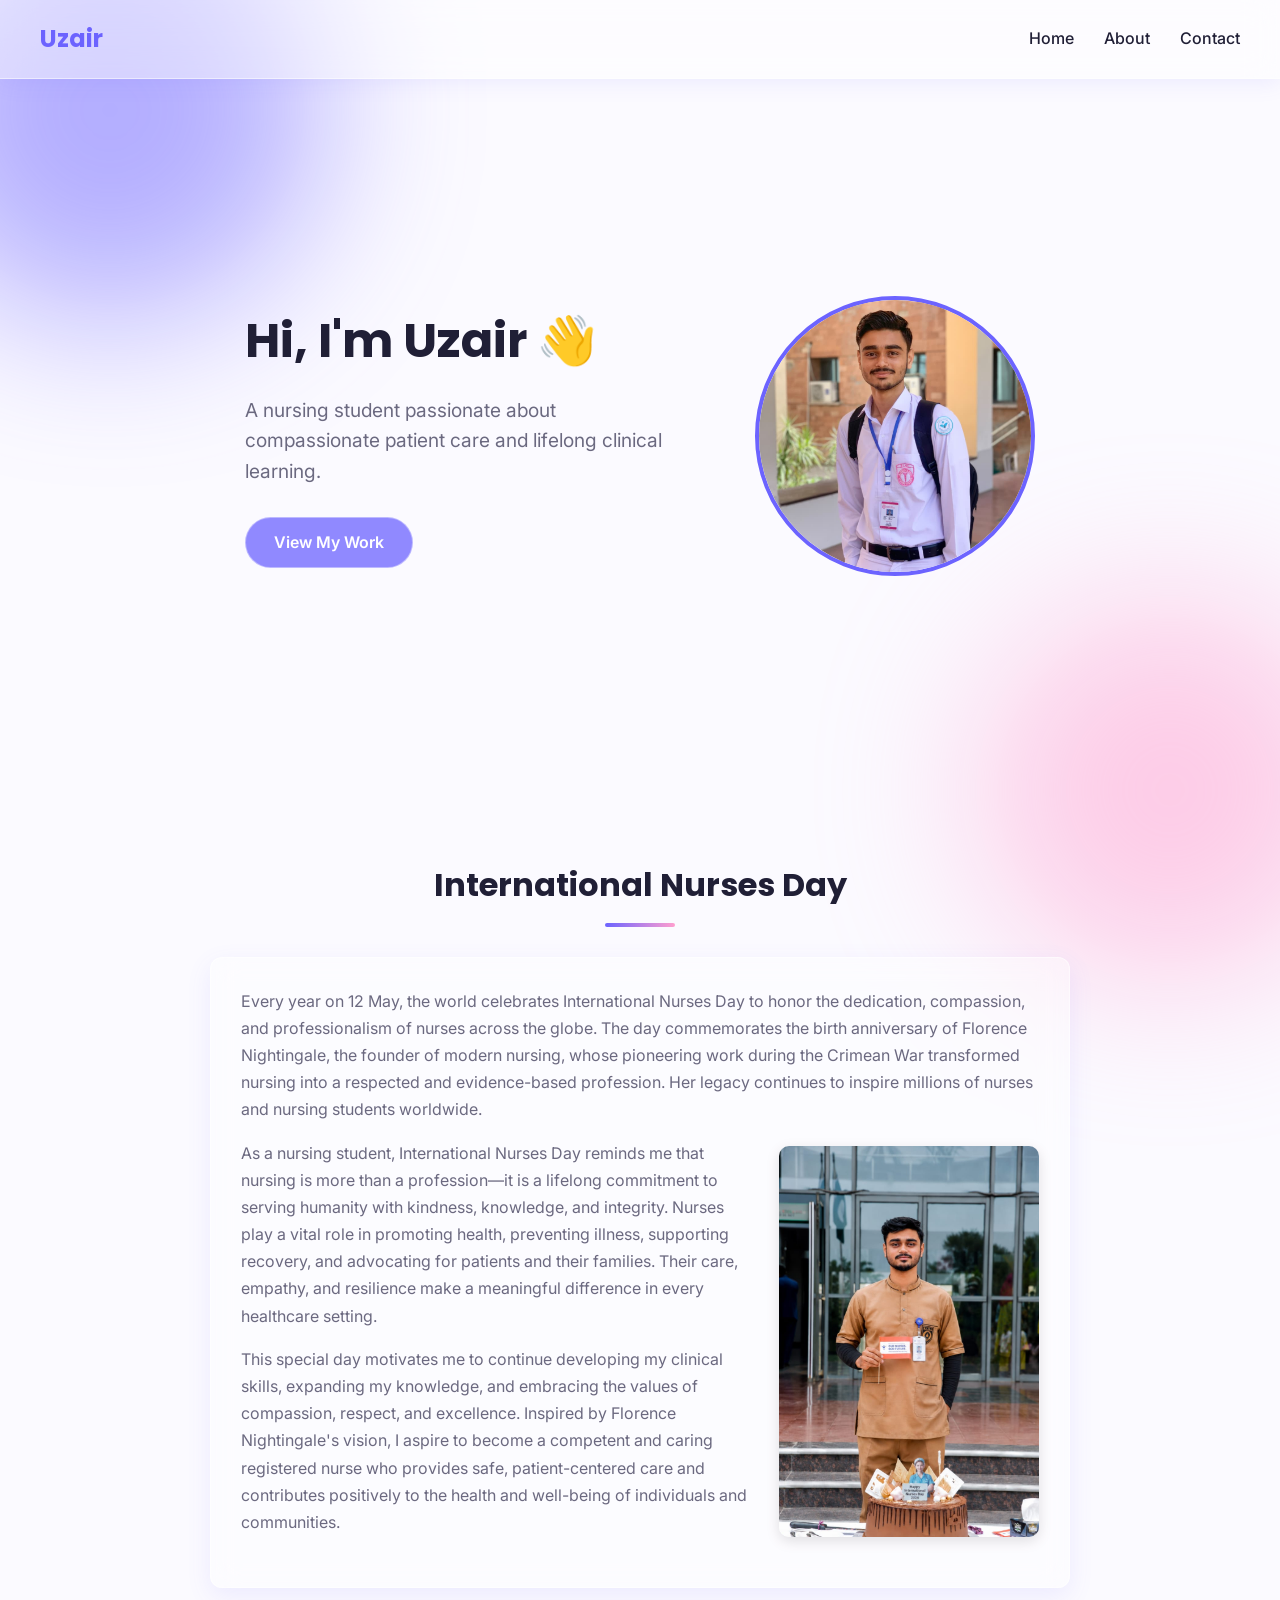
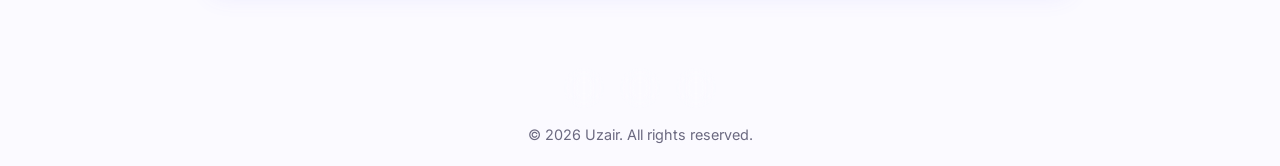
==== index.html @ eb41bfd7 "Add files via upload" ====
<!DOCTYPE html>
<html lang="en">

<head>
  <meta charset="UTF-8">
  <meta name="viewport" content="width=device-width, initial-scale=1.0">
  <title>Uzair | Portfolio</title>
  <link rel="preconnect" href="https://fonts.googleapis.com">
  <link rel="preconnect" href="https://fonts.gstatic.com" crossorigin>
  <link href="https://fonts.googleapis.com/css2?family=Poppins:wght@600;700&family=Inter:wght@400;500;600&display=swap" rel="stylesheet">
  <link rel="stylesheet" href="style.css">
</head>

<body>

  <header>
    <nav>
      <p class="logo">Uzair</p>

      <button class="hamburger" id="hamburger">
        <!-- This button is only visible on mobile (CSS hides it on desktop) -->
        ☰
      </button>

      <ul class="nav-links" id="nav-links">
        <li><a href="index.html">Home</a></li>
        <li><a href="about.html">About</a></li>
        <li><a href="contact.html">Contact</a></li>
      </ul>
    </nav>
  </header>

  <main>
    <section class="hero">

      <!-- Left side: your text content -->
      <div class="hero-text">
        <h1>Hi, I'm Uzair 👋</h1>
        <p>A nursing student passionate about compassionate patient care and lifelong clinical learning.</p>
        <a href="about.html" class="btn">View My Work</a>
      </div>

      <!-- Right side: your photo -->
      <div class="hero-image">
        <img src="assets/profile.jpg" alt="Photo of Uzair" class="reveal">
      </div>

    </section>

    <!-- Featured article section -->
    <section class="article-section">
      <h2>International Nurses Day</h2>

      <div class="article-content">
        <p>Every year on 12 May, the world celebrates International Nurses Day to honor the dedication, compassion, and professionalism of nurses across the globe. The day commemorates the birth anniversary of Florence Nightingale, the founder of modern nursing, whose pioneering work during the Crimean War transformed nursing into a respected and evidence-based profession. Her legacy continues to inspire millions of nurses and nursing students worldwide.</p>

        <!-- Image now sits centered between paragraphs, not off to the side -->
        <img src="assets/nurses-day.jpg" alt="Uzair celebrating International Nurses Day" class="article-image reveal">

        <p>As a nursing student, International Nurses Day reminds me that nursing is more than a profession—it is a lifelong commitment to serving humanity with kindness, knowledge, and integrity. Nurses play a vital role in promoting health, preventing illness, supporting recovery, and advocating for patients and their families. Their care, empathy, and resilience make a meaningful difference in every healthcare setting.</p>

        <p>This special day motivates me to continue developing my clinical skills, expanding my knowledge, and embracing the values of compassion, respect, and excellence. Inspired by Florence Nightingale's vision, I aspire to become a competent and caring registered nurse who provides safe, patient-centered care and contributes positively to the health and well-being of individuals and communities.</p>
      </div>
    </section>
  </main>

  <footer>
    <!-- Social media icon links — edit each href="#" below to your real profile URLs -->
    <div class="social-links">
      <a href="https://www.instagram.com/uzairaslam72" target="_blank" aria-label="Instagram">
        <svg viewBox="0 0 24 24" width="22" height="22" fill="currentColor">
          <path d="M7 2C4.243 2 2 4.243 2 7v10c0 2.757 2.243 5 5 5h10c2.757 0 5-2.243 5-5V7c0-2.757-2.243-5-5-5H7zm10 2c1.654 0 3 1.346 3 3v10c0 1.654-1.346 3-3 3H7c-1.654 0-3-1.346-3-3V7c0-1.654 1.346-3 3-3h10zm-5 3a5 5 0 100 10 5 5 0 000-10zm0 2a3 3 0 110 6 3 3 0 010-6zm5.5-3a1 1 0 100 2 1 1 0 000-2z"/>
        </svg>
      </a>
      <a href="https://www.linkedin.com/in/uzair-aslam-568623395" target="_blank" aria-label="LinkedIn">
        <svg viewBox="0 0 24 24" width="22" height="22" fill="currentColor">
          <path d="M4.98 3.5a2.5 2.5 0 100 5 2.5 2.5 0 000-5zM3 9h4v12H3V9zm7 0h3.8v1.64h.05c.53-1 1.83-2.05 3.77-2.05 4.03 0 4.78 2.65 4.78 6.1V21h-4v-5.34c0-1.27-.02-2.9-1.77-2.9-1.77 0-2.04 1.38-2.04 2.81V21h-4V9z"/>
        </svg>
      </a>
      <a href="https://www.facebook.com/share/1PNNgPpBVk/" target="_blank" aria-label="Facebook">
        <svg viewBox="0 0 24 24" width="22" height="22" fill="currentColor">
          <path d="M22 12.06C22 6.5 17.52 2 12 2S2 6.5 2 12.06c0 5.02 3.66 9.18 8.44 9.94v-7.03H7.9v-2.91h2.54V9.85c0-2.51 1.49-3.9 3.77-3.9 1.09 0 2.23.2 2.23.2v2.46h-1.26c-1.24 0-1.63.77-1.63 1.56v1.87h2.78l-.44 2.91h-2.34V22c4.78-.76 8.44-4.92 8.44-9.94z"/>
        </svg>
      </a>
    </div>

    <p>&copy; 2026 Uzair. All rights reserved.</p>
  </footer>

  <script src="script.js"></script>
</body>
</html>
---- style.css ----
/* ============================================= 
   1. RESET & BASE SETTINGS
   ============================================= */

* {
  margin: 0;
  padding: 0;
  box-sizing: border-box;
}

html {
  scroll-behavior: smooth; /* any jump-to-section link glides smoothly instead of snapping instantly */
}

:root {
  --color-bg: #fbfaff;        /* soft off-white main background */
  --color-bg-light: #f0edff;  /* light lavender for cards, nav, inputs */
  --color-text: #201f36;      /* deep navy for readable text */
  --color-muted: #6b6980;     /* muted grey-purple for secondary text */
  --color-accent: #6c63ff;    /* vibrant purple accent, kept from before */
  --color-border: #e2ddfa;    /* soft border so light elements stay defined */
  --font-main: 'Inter', system-ui, sans-serif;     /* body text — clean and highly readable */
  --font-heading: 'Poppins', system-ui, sans-serif; /* headings — bold and modern */
}

body {
  font-family: var(--font-main);
  background-color: var(--color-bg);
  color: var(--color-text);
  line-height: 1.6;
  opacity: 0; /* page starts invisible... */
  transition: opacity 0.3s ease; /* ...then fades in/out smoothly via JS toggling classes below */
  position: relative;
  overflow-x: hidden; /* prevents the background blobs below from causing sideways scrolling */
}

/* All headings and the logo use the bolder, more distinctive heading font,
   so they visually stand apart from regular paragraph text */
h1, h2, h3, .logo {
  font-family: var(--font-heading);
}

/* script.js adds this once the page has finished loading, fading it IN */
body.loaded {
  opacity: 1;
}

/* Soft floating color blobs, fixed in place behind everything.
   These are what the "glass" panels below will actually blur — without
   something colorful behind it, a glass effect just looks like plain grey. */
body::before,
body::after {
  content: "";
  position: fixed;
  border-radius: 50%;
  filter: blur(80px);
  z-index: -1; /* keeps these blobs behind all real content */
  opacity: 0.5;
}

body::before {
  width: 420px;
  height: 420px;
  background: #6c63ff; /* purple blob */
  top: -100px;
  left: -100px;
  animation: driftOne 18s ease-in-out infinite; /* slow, gentle wander */
}

body::after {
  width: 380px;
  height: 380px;
  background: #ff9ecf; /* soft pink blob for contrast */
  bottom: -80px;
  right: -80px;
  animation: driftTwo 22s ease-in-out infinite; /* different duration = they never move identically */
}

/* These two keyframe sets move each blob in a big, slow, gentle loop */
@keyframes driftOne {
  0%, 100% { transform: translate(0, 0); }
  50% { transform: translate(60px, 40px); }
}

@keyframes driftTwo {
  0%, 100% { transform: translate(0, 0); }
  50% { transform: translate(-50px, -30px); }
}

/* script.js adds this right before navigating to another page, fading it OUT */
body.fade-out {
  opacity: 0;
}

/* =============================================
   2. HEADER / NAVIGATION
   ============================================= */

header {
  display: flex;
  justify-content: space-between;
  align-items: center;
  padding: 20px 40px;
  /* rgba = a color with transparency (last number = opacity, 0 to 1) */
  background-color: rgba(255, 255, 255, 0.45);
  /* backdrop-filter blurs whatever is BEHIND this element — this is the actual "glass" effect */
  backdrop-filter: blur(16px);
  -webkit-backdrop-filter: blur(16px); /* Safari needs this prefixed version too */
  border-bottom: 1px solid rgba(255, 255, 255, 0.5); /* faint edge highlight, like real glass */
  position: sticky;
  top: 0;
  z-index: 100;
  box-shadow: 0 4px 20px rgba(108, 99, 255, 0.1);
}

nav {
  display: flex;
  justify-content: space-between;
  align-items: center;
  width: 100%;
  position: relative;
}

.logo {
  font-size: 1.5rem;
  font-weight: bold;
  color: var(--color-accent);
}

.nav-links {
  list-style: none;
  display: flex;
  gap: 30px;
}

.nav-links a {
  position: relative;   /* needed so the underline below can be positioned against this link */
  color: var(--color-text);
  text-decoration: none;
  font-weight: 500;
  transition: color 0.2s ease;
}

/* This invisible line grows from the center outward on hover, instead of a plain underline */
.nav-links a::after {
  content: "";
  position: absolute;
  left: 50%;
  bottom: -4px;
  width: 0%;
  height: 2px;
  background-color: var(--color-accent);
  transition: width 0.3s ease, left 0.3s ease;
}

.nav-links a:hover {
  color: var(--color-accent);
}

.nav-links a:hover::after {
  width: 100%;
  left: 0%;
}

/* The hamburger button — hidden by default on desktop screens */
.hamburger {
  display: none;
  background: none;
  border: none;
  color: var(--color-text);
  font-size: 1.8rem;
  cursor: pointer;
}

/* =============================================
   3. HERO SECTION
   ============================================= */

.hero {
  min-height: 80vh;
  display: flex;
  flex-direction: row;         /* text and image sit side-by-side */
  justify-content: center;
  align-items: center;
  gap: 60px;
  padding: 20px 40px;
}

.hero-text {
  text-align: left;
  max-width: 450px;
}

/* Each direct child of hero-text (h1, p, button) starts invisible+shifted down.
   They only animate once body gets the "loaded" class (added by script.js
   after the page finishes loading), and each has a different animation-delay
   so they appear one after another instead of all at once. */
.hero-text > * {
  opacity: 0;
  transform: translateY(20px);
}

body.loaded .hero-text > *:nth-child(1) {
  animation: fadeUp 0.7s ease forwards;
  animation-delay: 0.1s;
}

body.loaded .hero-text > *:nth-child(2) {
  animation: fadeUp 0.7s ease forwards;
  animation-delay: 0.3s;
}

body.loaded .hero-text > *:nth-child(3) {
  animation: fadeUp 0.7s ease forwards;
  animation-delay: 0.5s;
}

@keyframes fadeUp {
  from { opacity: 0; transform: translateY(20px); }
  to { opacity: 1; transform: translateY(0); }
}

.hero h1 {
  font-size: 3rem;
  margin-bottom: 15px;
}

.hero-text p {
  font-size: 1.2rem;
  color: var(--color-muted);
  margin-bottom: 30px;
}

.hero-image img {
  width: 280px;
  height: 280px;
  object-fit: cover;      /* crops the photo neatly to fill the circle, no stretching */
  border-radius: 50%;     /* makes the image a perfect circle */
  border: 4px solid var(--color-accent);
  animation: heroFloat 4s ease-in-out infinite; /* same idea as the skill icons — a slow, gentle bob */
}

@keyframes heroFloat {
  0%, 100% { transform: translateY(0); }
  50% { transform: translateY(-12px); }
}

.btn {
  position: relative;
  overflow: hidden;    /* keeps the shine sweep below contained inside the button's rounded shape */
  background-color: rgba(108, 99, 255, 0.75); /* semi-transparent accent color */
  backdrop-filter: blur(10px);
  -webkit-backdrop-filter: blur(10px);
  border: 1px solid rgba(255, 255, 255, 0.4); /* light edge = glass rim highlight */
  color: white;
  padding: 12px 28px;
  border-radius: 30px;
  text-decoration: none;
  font-weight: 600;
  display: inline-block;
  /* cubic-bezier gives a springy "pop" feel instead of a flat linear movement */
  transition: transform 0.25s cubic-bezier(0.34, 1.56, 0.64, 1),
              background-color 0.2s ease,
              box-shadow 0.25s ease;
}

/* A diagonal streak of light that sits just off to the left, hidden, until hover */
.btn::before {
  content: "";
  position: absolute;
  top: 0;
  left: -75%;
  width: 50%;
  height: 100%;
  background: linear-gradient(120deg, transparent, rgba(255, 255, 255, 0.5), transparent);
  transform: skewX(-20deg); /* angles the streak diagonally instead of straight up-down */
  transition: left 0.6s ease;
}

/* On hover, the streak slides all the way across from left to right */
.btn:hover::before {
  left: 125%;
}

.btn:hover {
  background-color: rgba(87, 79, 214, 0.9); /* becomes more solid/opaque on hover */
  transform: translateY(-4px) scale(1.06); /* lifts AND slightly grows = "pop" */
  box-shadow: 0 8px 24px rgba(108, 99, 255, 0.45); /* glow that grows with the pop */
}

.btn:active {
  transform: translateY(-1px) scale(0.97); /* quick press-down feel on click */
}

/* =============================================
   3b. ABOUT PAGE CONTENT
   ============================================= */

.about-section {
  max-width: 700px;
  margin: 0 auto;      /* centers the block horizontally */
  padding: 60px 20px;
}

.about-section h1 {
  font-size: 2.5rem;
  margin-bottom: 20px;
  position: relative;
  padding-bottom: 16px;
}

.about-section h1::after {
  content: "";
  position: absolute;
  bottom: 0;
  left: 0;
  width: 70px;
  height: 4px;
  border-radius: 4px;
  background: linear-gradient(90deg, var(--color-accent), #ff9ecf, var(--color-accent));
  background-size: 200% 100%;
  animation: shimmer 3s linear infinite;
}

.about-section h2 {
  margin-top: 30px;
  margin-bottom: 15px;
  color: var(--color-accent);
}

.about-section p {
  color: var(--color-muted);
  margin-bottom: 10px;
}

.skills-list {
  list-style: none;
}

.skills-list li {
  background-color: rgba(255, 255, 255, 0.4);
  backdrop-filter: blur(12px);
  -webkit-backdrop-filter: blur(12px);
  border: 1px solid rgba(255, 255, 255, 0.5);
  padding: 20px;
  margin-bottom: 10px;
  border-radius: 8px;
  box-shadow: 0 4px 14px rgba(108, 99, 255, 0.08);
  transition: box-shadow 0.3s ease, transform 0.3s ease;
}

/* Slight lift on the whole card when hovering anywhere on it */
.skills-list li:hover {
  transform: translateY(-4px);
  box-shadow: 0 10px 24px rgba(108, 99, 255, 0.18);
}

.skill-icon {
  width: 100px;
  height: 100px;
  display: flex;
  align-items: center;
  justify-content: center;
  border-radius: 16px;    /* rounded square instead of a full circle */
  overflow: hidden;      /* crops the photo neatly into the square shape */
  background-color: rgba(108, 99, 255, 0.15);
  border: 2px solid rgba(255, 255, 255, 0.6);
  color: var(--color-accent);
  margin-bottom: 14px;
  box-shadow: 0 4px 10px rgba(108, 99, 255, 0.15);
  /* This makes the icon gently float up and down forever, using the
     keyframes defined below — "infinite" means it never stops repeating */
  animation: iconFloat 3s ease-in-out infinite;
  transition: transform 0.4s cubic-bezier(0.34, 1.56, 0.64, 1), background-color 0.3s ease;
}

.skill-icon img {
  width: 100%;
  height: 100%;
  object-fit: cover;   /* fills the circle without stretching/distorting the photo */
}

/* When you hover the CARD, pause the floating animation and let the icon
   spin/grow instead — otherwise both effects would fight over the same property */
.skills-list li:hover .skill-icon {
  animation-play-state: paused;
  transform: scale(1.15) rotate(12deg);
  background-color: rgba(108, 99, 255, 0.3);
}

/* Defines the up-and-down floating motion used above */
@keyframes iconFloat {
  0%, 100% { transform: translateY(0); }
  50% { transform: translateY(-6px); }
}

.skills-list li strong {
  display: block;
  font-size: 1.1rem;
  margin-bottom: 5px;
  color: var(--color-text);
}

.skills-list li p {
  color: var(--color-muted);
  font-size: 0.95rem;
  margin-bottom: 0; /* overrides the general paragraph spacing since this is the last thing in the card */
}

/* =============================================
   3c. CONTACT PAGE
   ============================================= */

.contact-section {
  max-width: 600px;
  margin: 0 auto;
  padding: 60px 20px;
}

.contact-section h1 {
  font-size: 2.5rem;
  margin-bottom: 15px;
  position: relative;
  padding-bottom: 16px;
}

.contact-section h1::after {
  content: "";
  position: absolute;
  bottom: 0;
  left: 0;
  width: 70px;
  height: 4px;
  border-radius: 4px;
  background: linear-gradient(90deg, var(--color-accent), #ff9ecf, var(--color-accent));
  background-size: 200% 100%;
  animation: shimmer 3s linear infinite;
}

.contact-section > p {
  color: var(--color-muted);
  margin-bottom: 30px;
}

.inline-link {
  color: var(--color-accent);
}

form {
  display: flex;
  flex-direction: column;
  gap: 8px;
}

label {
  font-weight: 600;
  margin-top: 10px;
}

input,
textarea {
  padding: 12px;
  border-radius: 8px;
  border: 1px solid rgba(255, 255, 255, 0.6);
  background-color: rgba(255, 255, 255, 0.35);
  backdrop-filter: blur(8px);
  -webkit-backdrop-filter: blur(8px);
  color: var(--color-text);
  font-family: var(--font-main);
  font-size: 1rem;
  resize: vertical; /* only allow resizing textarea up/down, not sideways */
}

input:focus,
textarea:focus {
  outline: 2px solid var(--color-accent); /* highlight when user clicks into a field */
}

form .btn {
  border: none;
  cursor: pointer;
  margin-top: 15px;
  align-self: flex-start; /* button doesn't stretch full width */
}

#form-status {
  margin-top: 10px;
  font-weight: 600;
}

/* =============================================
   3d. FEATURED ARTICLE SECTION
   ============================================= */

.article-section {
  max-width: 900px;
  margin: 0 auto;
  padding: 60px 20px;
}

.article-section h2 {
  font-size: 2rem;
  margin-bottom: 30px;
  text-align: center;
  color: var(--color-text);
  position: relative;
  padding-bottom: 16px;
}

/* A small glowing bar under the heading, with a gradient that continuously
   shifts position — creates a subtle shimmering light effect */
.article-section h2::after {
  content: "";
  position: absolute;
  bottom: 0;
  left: 50%;
  transform: translateX(-50%);
  width: 70px;
  height: 4px;
  border-radius: 4px;
  background: linear-gradient(90deg, var(--color-accent), #ff9ecf, var(--color-accent));
  background-size: 200% 100%; /* wider than the bar itself, so it can slide */
  animation: shimmer 3s linear infinite;
}

@keyframes shimmer {
  0% { background-position: 0% 0%; }
  100% { background-position: 200% 0%; }
}

.article-content {
  display: block;      /* no longer a side-by-side row — just stacked content */
  background-color: rgba(255, 255, 255, 0.4);
  backdrop-filter: blur(14px);
  -webkit-backdrop-filter: blur(14px);
  border: 1px solid rgba(255, 255, 255, 0.5);
  border-radius: 12px;
  padding: 30px;
  box-shadow: 0 8px 24px rgba(108, 99, 255, 0.1);
}

/* Clearfix: without this, a floated image can "poke out" past the bottom
   of its container because floated elements don't count toward height. */
.article-content::after {
  content: "";
  display: table;
  clear: both;
}

.article-image {
  float: right;              /* text from surrounding paragraphs wraps around this */
  width: 260px;
  max-width: 45%;            /* keeps it from taking over on narrower screens */
  margin: 6px 0 20px 25px;   /* extra space on the left so text doesn't touch it */
  border-radius: 10px;
  object-fit: cover;
  box-shadow: 0 4px 14px rgba(0, 0, 0, 0.12);
}

.article-content p {
  color: var(--color-muted);
  margin-bottom: 16px;
  line-height: 1.7;
}

.article-content p:last-child {
  margin-bottom: 0;
}

/* =============================================
   4. FOOTER
   ============================================= */

.social-links {
  display: flex;
  justify-content: center;
  gap: 16px;
  margin-bottom: 15px;
}

.social-links a {
  display: flex;
  align-items: center;
  justify-content: center;
  width: 40px;
  height: 40px;
  border-radius: 50%;
  background-color: rgba(255, 255, 255, 0.4);
  backdrop-filter: blur(10px);
  -webkit-backdrop-filter: blur(10px);
  border: 1px solid rgba(255, 255, 255, 0.5);
  color: var(--color-text);
  box-shadow: 0 4px 12px rgba(108, 99, 255, 0.12);
  transition: background-color 0.2s ease, transform 0.2s ease, color 0.2s ease;
}

.social-links a:hover {
  background-color: var(--color-accent);
  color: #ffffff;
  transform: translateY(-3px);
}

footer {
  text-align: center;
  padding: 20px;
  color: var(--color-muted);
  font-size: 0.9rem;
}

/* =============================================
   3e. SCROLL-REVEAL ANIMATION
   Any element with class="reveal" starts hidden/shifted down.
   script.js adds class="in-view" once it scrolls into sight,
   which triggers the transition below.
   ============================================= */

.reveal {
  opacity: 0;
  transform: translateY(40px);
  transition: opacity 0.7s ease, transform 0.7s ease;
}

.reveal.in-view {
  opacity: 1;
  transform: translateY(0);
}

/* Stagger skill cards one after another instead of all at once */
.skills-list li.reveal:nth-child(1) { transition-delay: 0s; }
.skills-list li.reveal:nth-child(2) { transition-delay: 0.15s; }
.skills-list li.reveal:nth-child(3) { transition-delay: 0.3s; }

/* =============================================
   5. RESPONSIVE / MOBILE STYLES
   ============================================= */

@media (max-width: 600px) {
  header {
    padding: 20px;
  }

  /* Show the hamburger button on small screens */
  .hamburger {
    display: block;
  }

  /* Hide the menu by default on mobile, turn it into a dropdown */
  .nav-links {
    display: none;
    flex-direction: column;
    position: absolute;
    top: 60px;
    right: 0;
    background-color: rgba(255, 255, 255, 0.55);
    backdrop-filter: blur(16px);
    -webkit-backdrop-filter: blur(16px);
    border: 1px solid rgba(255, 255, 255, 0.5);
    width: 200px;
    padding: 20px;
    gap: 15px;
    border-radius: 8px;
    box-shadow: 0 4px 16px rgba(108, 99, 255, 0.15);
  }

  /* This class gets added/removed by script.js when the hamburger is tapped */
  .nav-links.active {
    display: flex;
  }

  .hero {
    flex-direction: column;   /* stack image above text on small screens */
    text-align: center;
    padding: 40px 20px;
    gap: 30px;
  }

  .hero-text {
    text-align: center;
  }

  .hero h1 {
    font-size: 2rem;
  }

  .hero-text p {
    font-size: 1rem;
  }

  .hero-image img {
    width: 180px;
    height: 180px;
  }

  .article-content {
    padding: 20px;
  }

  .article-image {
    float: none;       /* no more floating/wrapping on small screens */
    width: 100%;
    max-width: 100%;
    margin: 15px 0;
  }
}
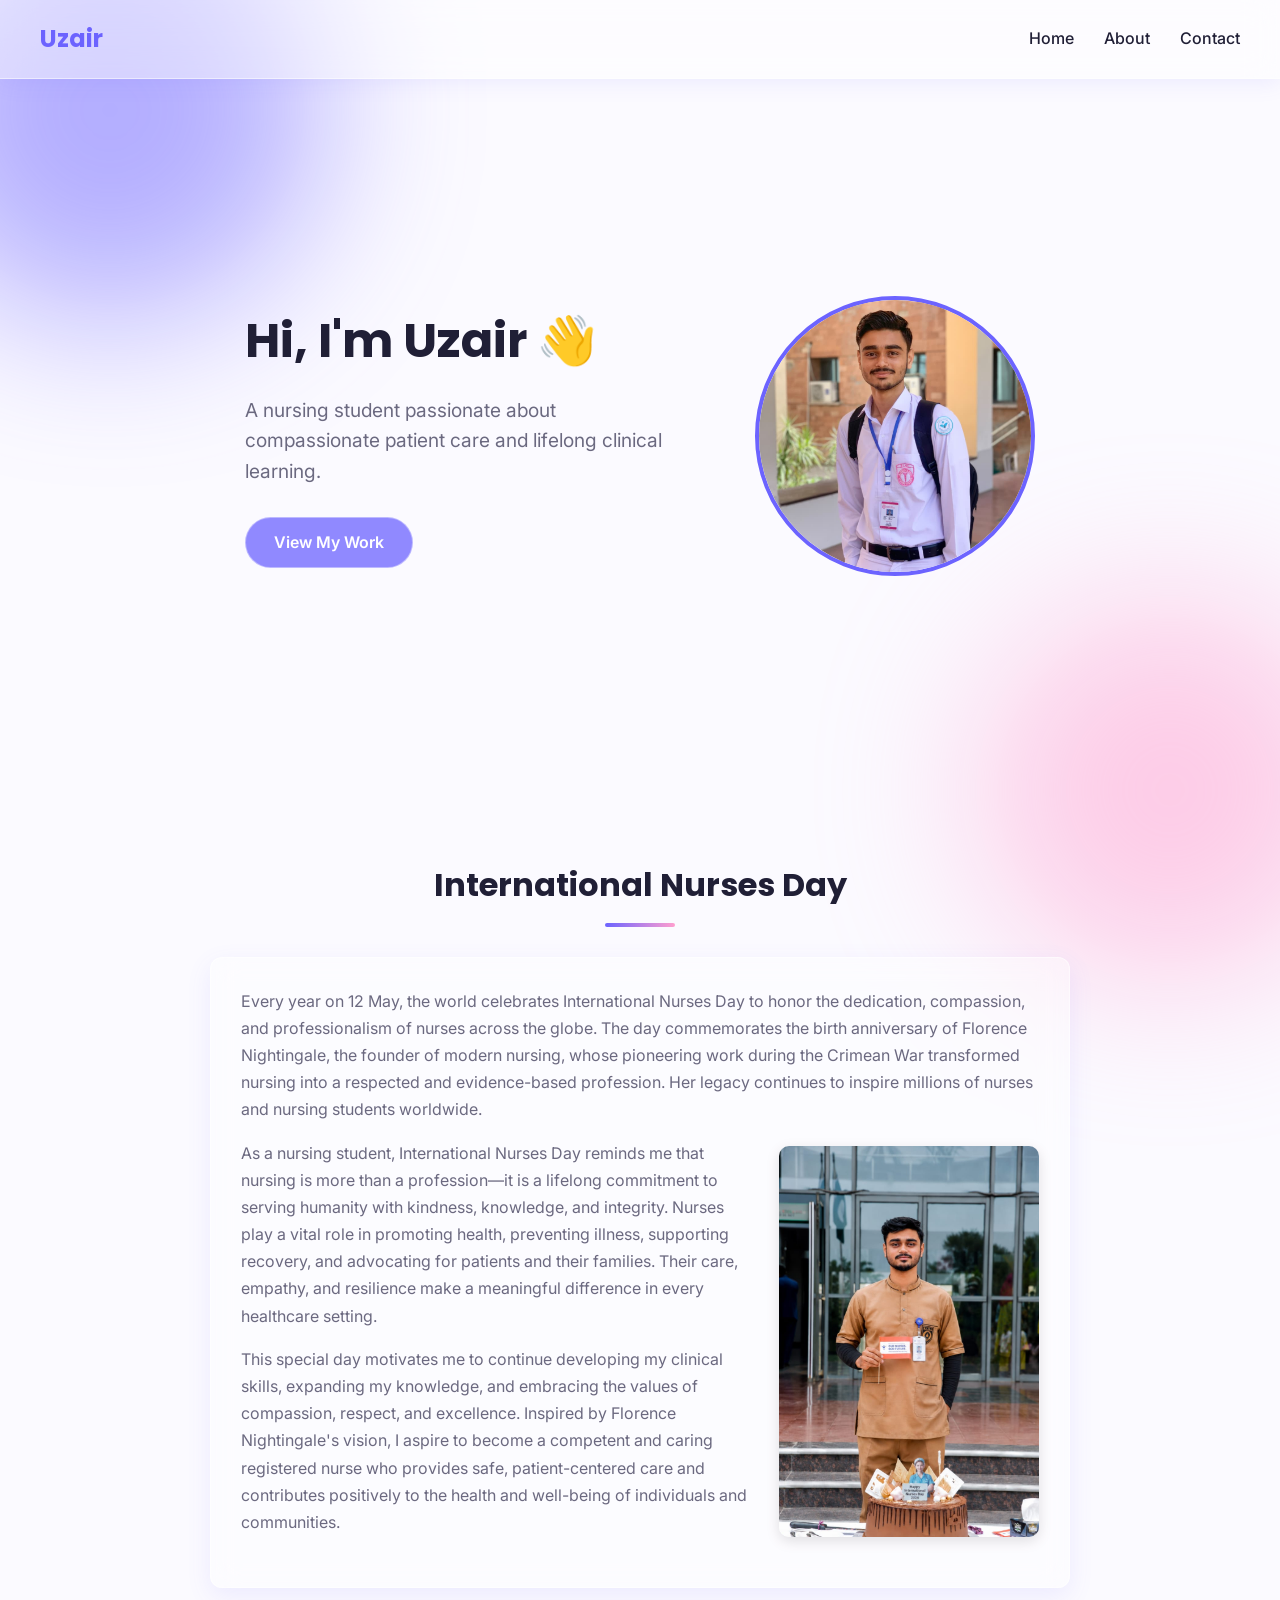
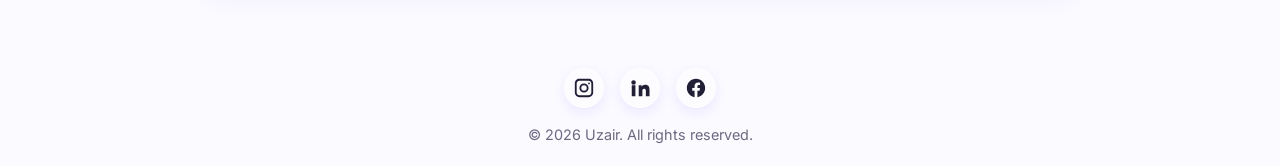
==== commit 51387dca: "Add files via upload" ====
--- a/index.html
+++ b/index.html
@@ -5,6 +5,8 @@
   <meta charset="UTF-8">
   <meta name="viewport" content="width=device-width, initial-scale=1.0">
   <title>Uzair | Portfolio</title>
+  <meta name="description" content="Uzair is a nursing student passionate about compassionate patient care. Explore his portfolio, skills, and journey in nursing.">
+  <link rel="canonical" href="https://uzair660-dot.github.io/">
   <link rel="preconnect" href="https://fonts.googleapis.com">
   <link rel="preconnect" href="https://fonts.gstatic.com" crossorigin>
   <link href="https://fonts.googleapis.com/css2?family=Poppins:wght@600;700&family=Inter:wght@400;500;600&display=swap" rel="stylesheet">
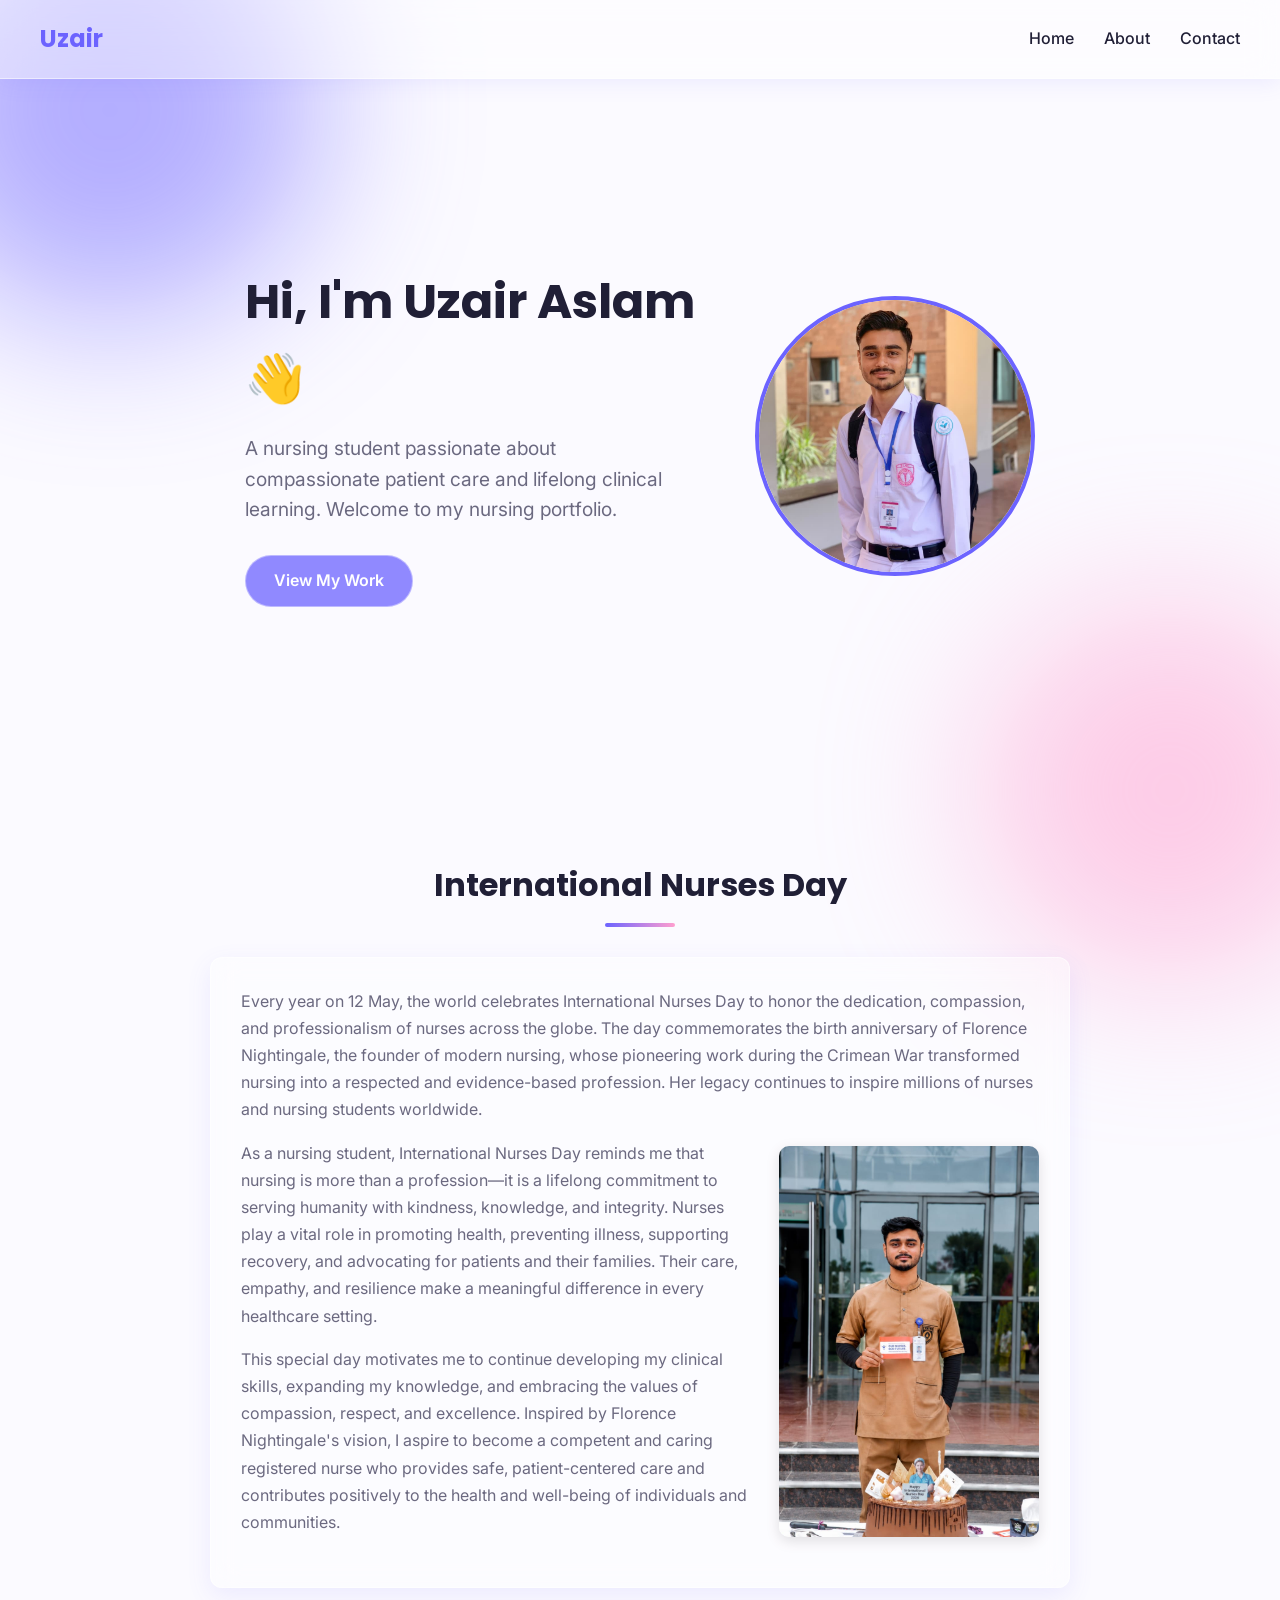
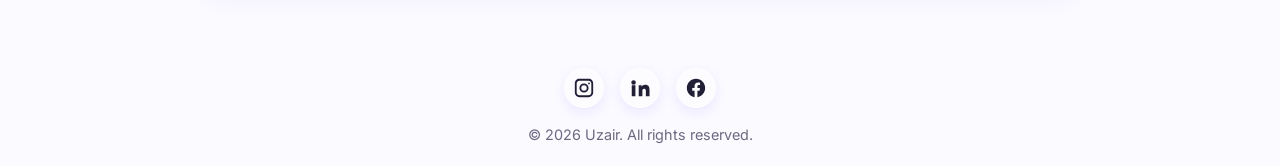
==== commit 9d220a7d: "Add files via upload" ====
--- a/index.html
+++ b/index.html
@@ -4,13 +4,28 @@
 <head>
   <meta charset="UTF-8">
   <meta name="viewport" content="width=device-width, initial-scale=1.0">
-  <title>Uzair | Portfolio</title>
-  <meta name="description" content="Uzair is a nursing student passionate about compassionate patient care. Explore his portfolio, skills, and journey in nursing.">
+  <title>Uzair Aslam | Nursing Portfolio</title>
+  <meta name="description" content="Uzair Aslam is a nursing student passionate about compassionate patient care. Explore his nursing portfolio, skills, and clinical learning journey.">
   <link rel="canonical" href="https://uzair660-dot.github.io/">
   <link rel="preconnect" href="https://fonts.googleapis.com">
   <link rel="preconnect" href="https://fonts.gstatic.com" crossorigin>
   <link href="https://fonts.googleapis.com/css2?family=Poppins:wght@600;700&family=Inter:wght@400;500;600&display=swap" rel="stylesheet">
   <link rel="stylesheet" href="style.css">
+  <script type="application/ld+json">
+  {
+    "@context": "https://schema.org",
+    "@type": "Person",
+    "name": "Uzair Aslam",
+    "url": "https://uzair660-dot.github.io/",
+    "jobTitle": "Nursing Student",
+    "description": "Uzair Aslam is a nursing student passionate about compassionate patient care and clinical learning.",
+    "sameAs": [
+      "https://www.instagram.com/uzairaslam72",
+      "https://www.linkedin.com/in/uzair-aslam-568623395",
+      "https://www.facebook.com/share/1PNNgPpBVk/"
+    ]
+  }
+  </script>
 </head>
 
 <body>
@@ -37,8 +52,8 @@
 
       <!-- Left side: your text content -->
       <div class="hero-text">
-        <h1>Hi, I'm Uzair 👋</h1>
-        <p>A nursing student passionate about compassionate patient care and lifelong clinical learning.</p>
+        <h1>Hi, I'm Uzair Aslam 👋</h1>
+        <p>A nursing student passionate about compassionate patient care and lifelong clinical learning. Welcome to my nursing portfolio.</p>
         <a href="about.html" class="btn">View My Work</a>
       </div>
 
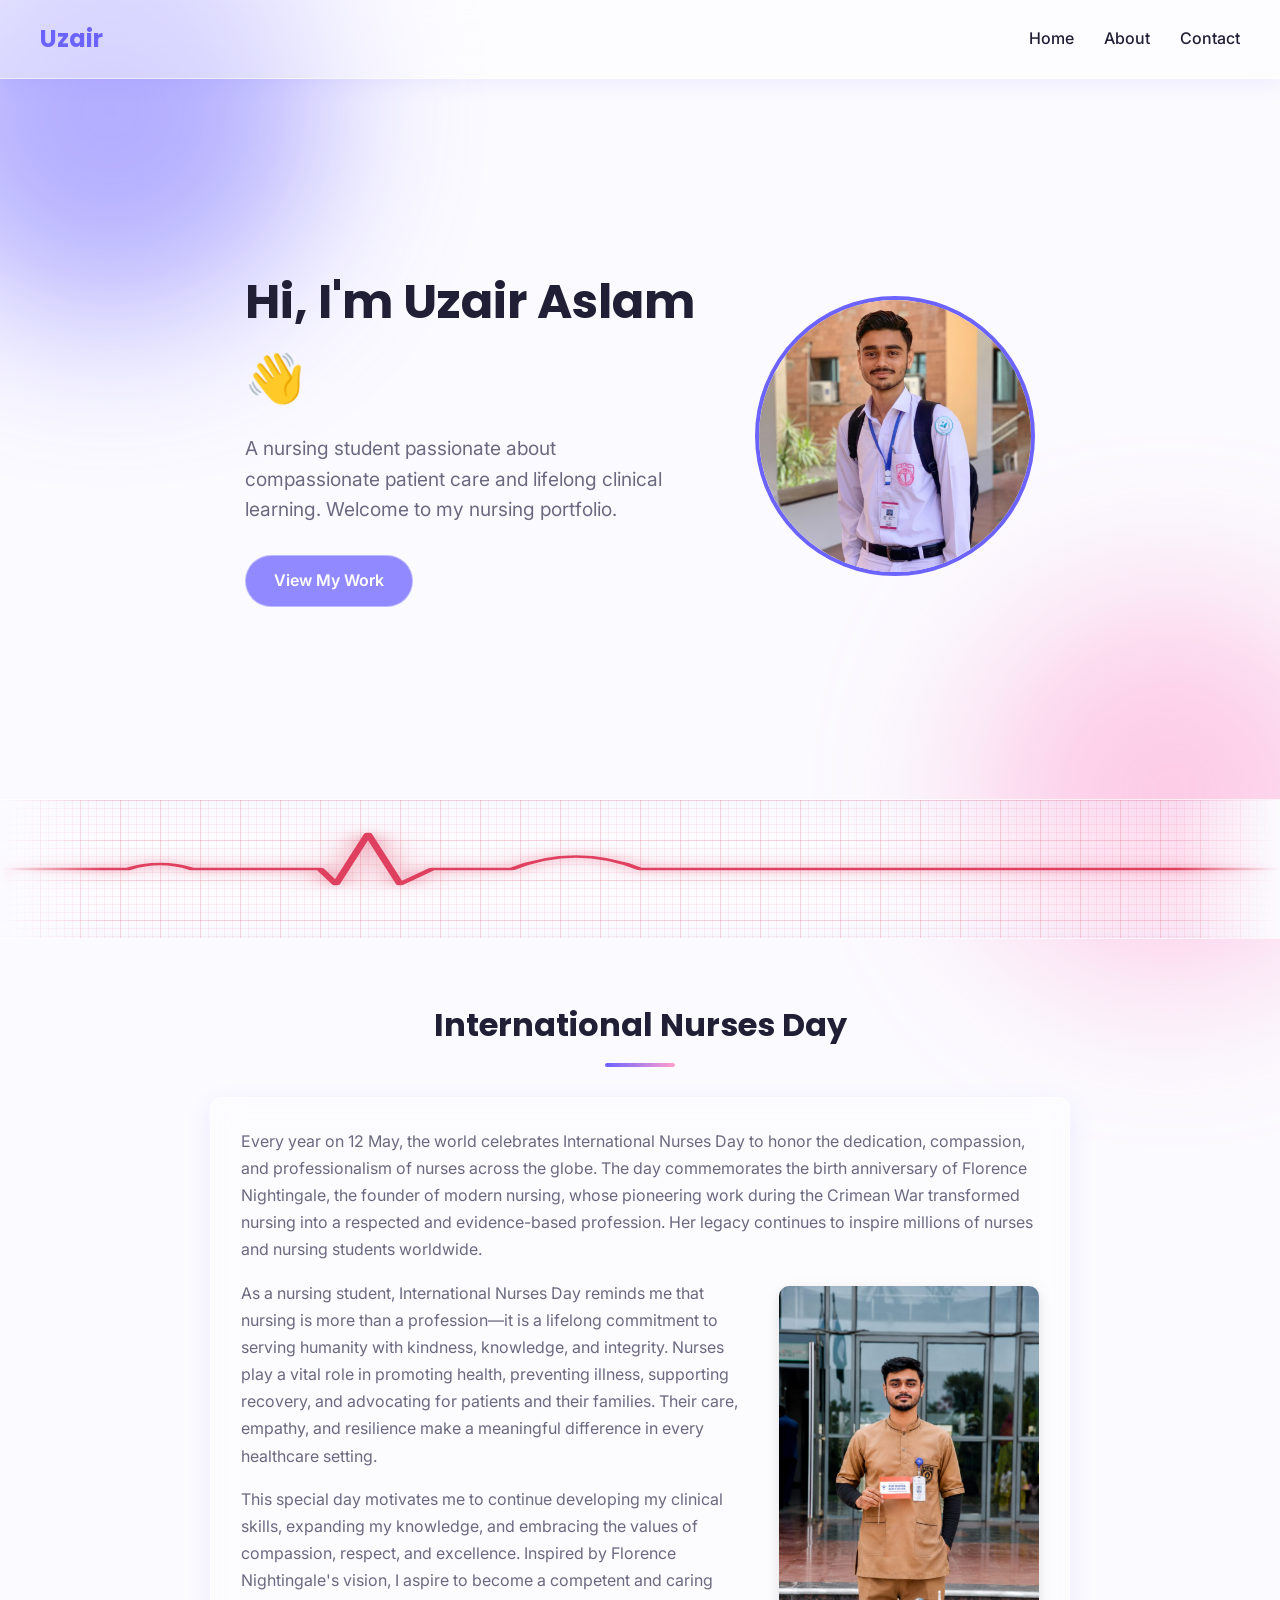
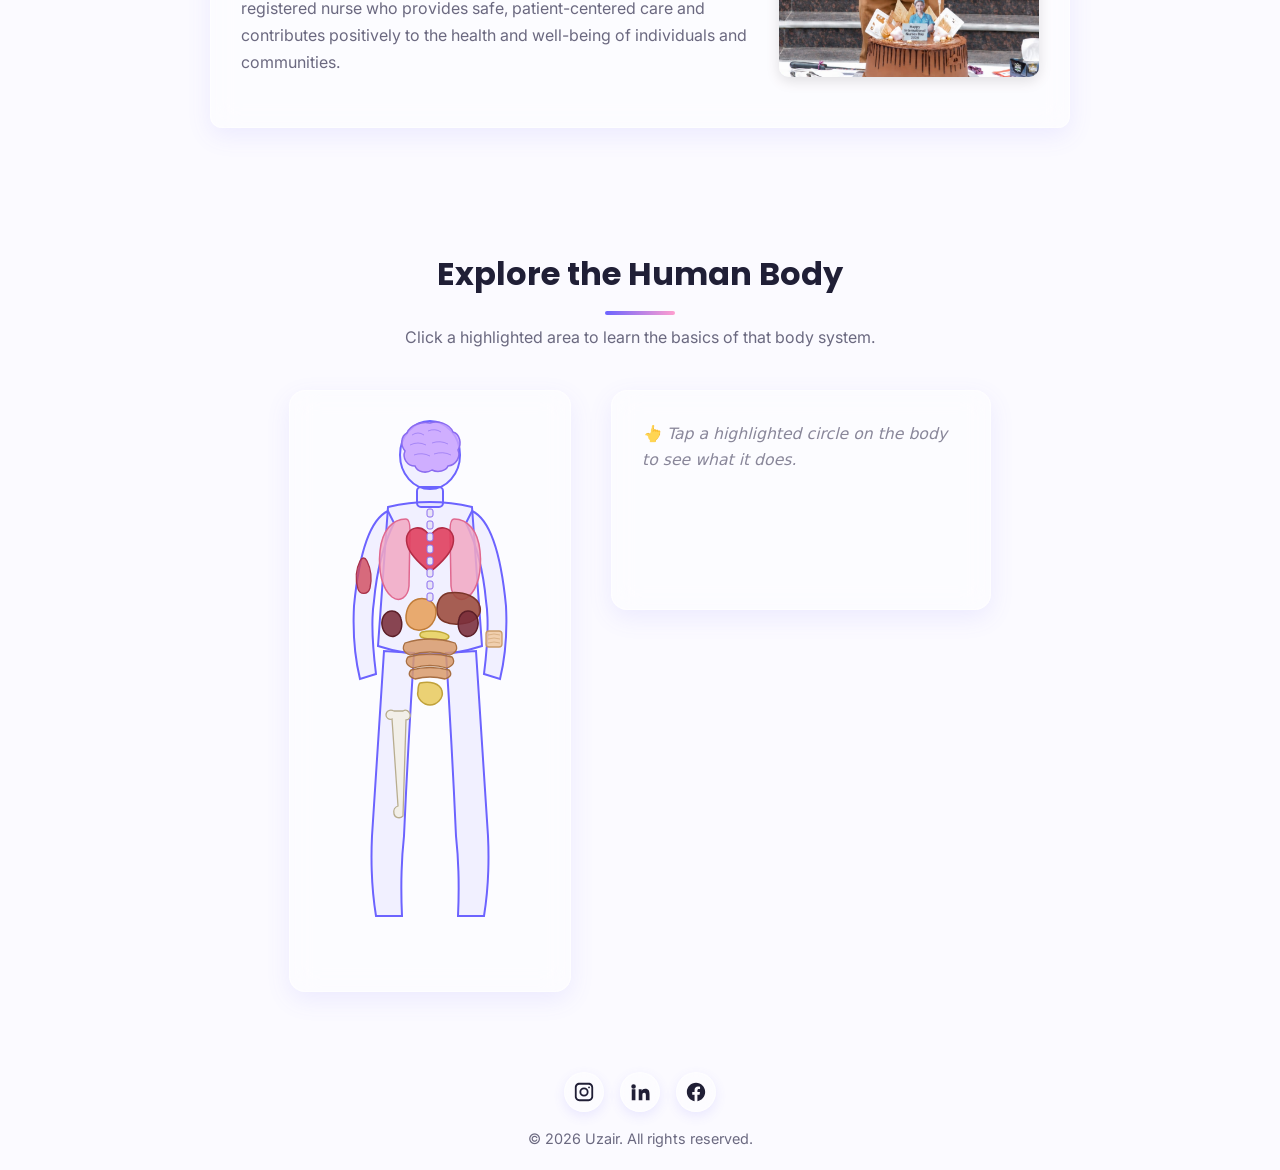
==== commit 072ad959: "Add files via upload" ====
--- a/index.html
+++ b/index.html
@@ -11,6 +11,8 @@
   <link rel="preconnect" href="https://fonts.gstatic.com" crossorigin>
   <link href="https://fonts.googleapis.com/css2?family=Poppins:wght@600;700&family=Inter:wght@400;500;600&display=swap" rel="stylesheet">
   <link rel="stylesheet" href="style.css">
+  <link rel="stylesheet" href="body-diagram.css">
+  <link rel="stylesheet" href="ecg-strip.css">
   <script type="application/ld+json">
   {
     "@context": "https://schema.org",
@@ -64,6 +66,19 @@
 
     </section>
 
+    <!-- Animated ECG heartbeat strip — decorative section divider -->
+    <div class="ecg-strip" aria-hidden="true">
+      <div class="ecg-track">
+        <svg viewBox="0 0 400 100" preserveAspectRatio="none" xmlns="http://www.w3.org/2000/svg">
+          <path class="ecg-line" d="M0,50 H40 Q50,40 60,50 H90 L100,50 L105,65 L115,15 L125,65 L135,50 H160 Q180,25 200,50 H400"/>
+        </svg>
+        <svg viewBox="0 0 400 100" preserveAspectRatio="none" xmlns="http://www.w3.org/2000/svg">
+          <path class="ecg-line" d="M0,50 H40 Q50,40 60,50 H90 L100,50 L105,65 L115,15 L125,65 L135,50 H160 Q180,25 200,50 H400"/>
+        </svg>
+      </div>
+      <div class="ecg-glow-dot"></div>
+    </div>
+
     <!-- Featured article section -->
     <section class="article-section">
       <h2>International Nurses Day</h2>
@@ -77,6 +92,129 @@
         <p>As a nursing student, International Nurses Day reminds me that nursing is more than a profession—it is a lifelong commitment to serving humanity with kindness, knowledge, and integrity. Nurses play a vital role in promoting health, preventing illness, supporting recovery, and advocating for patients and their families. Their care, empathy, and resilience make a meaningful difference in every healthcare setting.</p>
 
         <p>This special day motivates me to continue developing my clinical skills, expanding my knowledge, and embracing the values of compassion, respect, and excellence. Inspired by Florence Nightingale's vision, I aspire to become a competent and caring registered nurse who provides safe, patient-centered care and contributes positively to the health and well-being of individuals and communities.</p>
+      </div>
+    </section>
+
+    <!-- Interactive body diagram: click any highlighted part to learn about that body system -->
+    <section class="body-section">
+      <h2>Explore the Human Body</h2>
+      <p class="body-intro">Click a highlighted area to learn the basics of that body system.</p>
+
+      <div class="body-diagram-wrap">
+        <div class="body-svg-card">
+          <svg id="body-diagram" viewBox="0 0 240 560" xmlns="http://www.w3.org/2000/svg" role="img" aria-label="Interactive anatomical diagram of the human body">
+
+  <!-- ===== BODY SILHOUETTE ===== -->
+  <ellipse class="body-outline" cx="120" cy="44" rx="30" ry="34"/>
+  <rect class="body-outline" x="107" y="76" width="26" height="20" rx="4"/>
+  <path class="body-outline" d="M78,96 Q120,86 162,96 L172,235 Q120,252 68,235 Z"/>
+  <path class="body-outline" d="M78,100 Q52,112 44,195 Q42,235 50,268 L66,263 Q60,215 64,190 Q68,145 84,112 Z"/>
+  <path class="body-outline" d="M162,100 Q188,112 196,195 Q198,235 190,268 L174,263 Q180,215 176,190 Q172,145 156,112 Z"/>
+  <path class="body-outline" d="M74,240 Q68,335 62,425 Q60,468 66,505 L92,505 Q90,462 94,425 Q98,335 104,242 Z"/>
+  <path class="body-outline" d="M166,240 Q172,335 178,425 Q180,468 174,505 L148,505 Q150,462 146,425 Q142,335 136,242 Z"/>
+
+  <!-- ===== BRAIN (inside head) ===== -->
+  <g class="hotspot pulse" data-system="brain" tabindex="0" role="button" aria-label="Brain and nervous system">
+    <path d="M97,22 C100,14 112,10 120,12 C128,9 140,13 143,21 C150,23 152,33 148,39 C151,46 146,54 138,55 C136,60 128,62 122,59 C116,63 107,61 105,55 C97,55 92,47 95,40 C90,34 91,25 97,22 Z"
+          fill="#c9a3ff" stroke="#8b6cf0" stroke-width="1.5" fill-opacity="0.85"/>
+    <!-- gyri texture lines -->
+    <path d="M102,24 Q108,20 114,24 M118,20 Q125,17 131,21 M100,34 Q108,30 116,34 M122,32 Q130,29 138,33 M104,44 Q112,41 120,45 M124,43 Q133,40 141,44"
+          stroke="#8b6cf0" stroke-width="1" fill="none" opacity="0.6"/>
+  </g>
+
+  <!-- ===== LUNGS (pair, lobed) ===== -->
+  <g class="hotspot pulse" data-system="lungs" tabindex="0" role="button" aria-label="Lungs and respiratory system">
+    <path d="M96,108 C82,108 72,120 70,140 C68,160 72,178 82,186 C90,192 98,186 99,175 L100,120 C100,112 99,108 96,108 Z"
+          fill="#f2a8c4" stroke="#e0688f" stroke-width="1.5" fill-opacity="0.85"/>
+    <path d="M144,108 C158,108 168,120 170,140 C172,160 168,178 158,186 C150,192 142,186 141,175 L140,120 C140,112 141,108 144,108 Z"
+          fill="#f2a8c4" stroke="#e0688f" stroke-width="1.5" fill-opacity="0.85"/>
+  </g>
+
+  <!-- ===== HEART (between lungs) ===== -->
+  <g class="hotspot pulse" data-system="heart" tabindex="0" role="button" aria-label="Heart and circulatory system">
+    <path d="M120,130 C120,122 113,116 106,117 C99,118 95,125 97,133 C99,143 110,153 120,161 C130,153 141,143 143,133 C145,125 141,118 134,117 C127,116 120,122 120,130 Z"
+          fill="#e0405f" stroke="#b32c46" stroke-width="1.5" fill-opacity="0.9"/>
+  </g>
+
+  <!-- ===== LIVER ===== -->
+  <g class="hotspot pulse" data-system="liver" tabindex="0" role="button" aria-label="Liver">
+    <path d="M138,182 C155,180 168,186 170,196 C172,205 164,212 150,213 C138,214 128,210 127,201 C126,192 130,184 138,182 Z"
+          fill="#9c4a3c" stroke="#7a3529" stroke-width="1.5" fill-opacity="0.88"/>
+  </g>
+
+  <!-- ===== STOMACH ===== -->
+  <g class="hotspot pulse" data-system="stomach" tabindex="0" role="button" aria-label="Stomach and digestive system">
+    <path d="M108,188 C118,186 126,192 126,201 C126,210 120,218 111,219 C103,220 96,215 96,207 C96,198 100,190 108,188 Z"
+          fill="#e8a15c" stroke="#c07d3a" stroke-width="1.5" fill-opacity="0.88"/>
+  </g>
+
+  <!-- ===== PANCREAS ===== -->
+  <g class="hotspot pulse" data-system="pancreas" tabindex="0" role="button" aria-label="Pancreas">
+    <path d="M112,221 C120,219 132,220 138,224 C140,226 138,229 133,229 C124,229 115,228 111,226 C109,224 110,222 112,221 Z"
+          fill="#e8d15c" stroke="#c0a83a" stroke-width="1.5" fill-opacity="0.88"/>
+  </g>
+
+  <!-- ===== INTESTINES (coiled) ===== -->
+  <g class="hotspot pulse" data-system="intestines" tabindex="0" role="button" aria-label="Intestines and lower digestive tract">
+    <path d="M95,232 Q120,224 145,232 Q150,240 140,244 Q120,238 100,244 Q90,240 95,232 Z
+             M98,246 Q120,240 142,246 Q147,253 137,257 Q120,252 103,257 Q93,253 98,246 Z
+             M101,259 Q120,254 139,259 Q144,265 135,268 Q120,264 105,268 Q96,265 101,259 Z"
+          fill="#d99a6c" stroke="#a86f43" stroke-width="1.3" fill-opacity="0.85"/>
+  </g>
+
+  <!-- ===== KIDNEYS (pair, bean-shaped) ===== -->
+  <g class="hotspot pulse" data-system="kidneys" tabindex="0" role="button" aria-label="Kidneys and urinary system">
+    <path d="M82,200 C76,200 71,206 72,214 C73,222 79,227 85,225 C91,223 93,215 91,208 C90,203 86,200 82,200 Z"
+          fill="#7a2e3a" stroke="#5c1f28" stroke-width="1.5" fill-opacity="0.88"/>
+    <path d="M158,200 C164,200 169,206 168,214 C167,222 161,227 155,225 C149,223 147,215 149,208 C150,203 154,200 158,200 Z"
+          fill="#7a2e3a" stroke="#5c1f28" stroke-width="1.5" fill-opacity="0.88"/>
+  </g>
+
+  <!-- ===== BLADDER ===== -->
+  <g class="hotspot pulse" data-system="bladder" tabindex="0" role="button" aria-label="Bladder and urinary storage">
+    <path d="M110,272 C120,270 130,272 132,280 C134,288 126,294 120,294 C114,294 106,288 108,280 C108,276 109,273 110,272 Z"
+          fill="#e8c95c" stroke="#c0a13a" stroke-width="1.5" fill-opacity="0.85"/>
+  </g>
+
+  <!-- ===== SPINE (center line of vertebrae) ===== -->
+  <g class="hotspot pulse" data-system="spine" tabindex="0" role="button" aria-label="Spine and skeletal support">
+    <rect x="117" y="98" width="6" height="8" rx="2" fill="#e8e4f5" stroke="#8b6cf0" stroke-width="1"/>
+    <rect x="117" y="110" width="6" height="8" rx="2" fill="#e8e4f5" stroke="#8b6cf0" stroke-width="1"/>
+    <rect x="117" y="122" width="6" height="8" rx="2" fill="#e8e4f5" stroke="#8b6cf0" stroke-width="1"/>
+    <rect x="117" y="134" width="6" height="8" rx="2" fill="#e8e4f5" stroke="#8b6cf0" stroke-width="1"/>
+    <rect x="117" y="146" width="6" height="8" rx="2" fill="#e8e4f5" stroke="#8b6cf0" stroke-width="1"/>
+    <rect x="117" y="158" width="6" height="8" rx="2" fill="#e8e4f5" stroke="#8b6cf0" stroke-width="1"/>
+    <rect x="117" y="170" width="6" height="8" rx="2" fill="#e8e4f5" stroke="#8b6cf0" stroke-width="1"/>
+    <rect x="117" y="182" width="6" height="8" rx="2" fill="#e8e4f5" stroke="#8b6cf0" stroke-width="1"/>
+  </g>
+
+  <!-- ===== MUSCLES (bicep highlight) ===== -->
+  <g class="hotspot pulse" data-system="muscles" tabindex="0" role="button" aria-label="Muscles and mobility">
+    <path d="M50,150 C46,158 45,168 48,178 C50,184 58,184 60,177 C62,168 61,158 57,150 C55,146 52,146 50,150 Z"
+          fill="#d1495b" stroke="#a8324a" stroke-width="1.3" fill-opacity="0.8"/>
+  </g>
+
+  <!-- ===== SKELETON (femur bone icon on thigh) ===== -->
+  <g class="hotspot pulse" data-system="skeleton" tabindex="0" role="button" aria-label="Bones and skeletal system">
+    <path d="M84,300 C80,298 76,300 76,304 C76,307 79,309 82,308 L88,395 C85,396 83,399 84,403 C85,407 90,408 93,405 L96,309 C99,309 101,306 100,303 C99,300 96,298 93,300 L84,300 Z"
+          fill="#f2efe4" stroke="#b8ad8f" stroke-width="1.3" fill-opacity="0.85"/>
+  </g>
+
+  <!-- ===== SKIN (patch on forearm, representing integumentary system) ===== -->
+  <g class="hotspot pulse" data-system="skin" tabindex="0" role="button" aria-label="Skin and integumentary system">
+    <rect x="176" y="220" width="16" height="16" rx="3" fill="#f0c9a0" stroke="#c99b68" stroke-width="1.3" fill-opacity="0.85"/>
+    <path d="M178,224 Q184,222 190,224 M178,228 Q184,226 190,228 M178,232 Q184,230 190,232"
+          stroke="#c99b68" stroke-width="0.8" fill="none" opacity="0.7"/>
+  </g>
+
+</svg>
+        </div>
+
+        <div class="body-info-panel">
+          <div id="body-info-content">
+            <p class="placeholder">👆 Tap a highlighted circle on the body to see what it does.</p>
+          </div>
+        </div>
       </div>
     </section>
   </main>
@@ -105,5 +243,6 @@
   </footer>
 
   <script src="script.js"></script>
+  <script src="body-diagram.js"></script>
 </body>
 </html>
--- a/body-diagram.css
+++ b/body-diagram.css
@@ -0,0 +1,166 @@
+/* =============================================
+   INTERACTIVE BODY DIAGRAM SECTION
+   Self-contained styles — doesn't touch existing rules in style.css
+   ============================================= */
+
+.body-section {
+  max-width: 900px;
+  margin: 0 auto;
+  padding: 60px 20px;
+}
+
+.body-section h2 {
+  font-size: 2rem;
+  text-align: center;
+  margin-bottom: 10px;
+  position: relative;
+  padding-bottom: 16px;
+}
+
+.body-section h2::after {
+  content: "";
+  position: absolute;
+  bottom: 0;
+  left: 50%;
+  transform: translateX(-50%);
+  width: 70px;
+  height: 4px;
+  border-radius: 4px;
+  background: linear-gradient(90deg, var(--color-accent), #ff9ecf, var(--color-accent));
+  background-size: 200% 100%;
+  animation: shimmer 3s linear infinite;
+}
+
+.body-section > p.body-intro {
+  text-align: center;
+  color: var(--color-muted);
+  margin-bottom: 40px;
+}
+
+.body-diagram-wrap {
+  display: flex;
+  gap: 40px;
+  align-items: flex-start;
+  justify-content: center;
+  flex-wrap: wrap;
+}
+
+/* The SVG figure itself, in a glass card */
+.body-svg-card {
+  background-color: rgba(255, 255, 255, 0.4);
+  backdrop-filter: blur(14px);
+  -webkit-backdrop-filter: blur(14px);
+  border: 1px solid rgba(255, 255, 255, 0.5);
+  border-radius: 16px;
+  padding: 20px;
+  box-shadow: 0 8px 24px rgba(108, 99, 255, 0.1);
+  flex-shrink: 0;
+}
+
+#body-diagram {
+  width: 240px;
+  height: auto;
+  display: block;
+}
+
+.body-outline {
+  fill: rgba(108, 99, 255, 0.08);
+  stroke: var(--color-accent);
+  stroke-width: 2;
+}
+
+.hotspot {
+  cursor: pointer;
+  transition: transform 0.25s ease, filter 0.25s ease;
+  transform-origin: center;
+  transform-box: fill-box;
+}
+
+.hotspot:hover,
+.hotspot:focus {
+  transform: scale(1.12);
+  filter: brightness(1.15) drop-shadow(0 0 6px rgba(108, 99, 255, 0.6));
+  outline: none;
+}
+
+.hotspot.active {
+  filter: brightness(1.25) drop-shadow(0 0 10px rgba(255, 158, 207, 0.8));
+}
+
+/* Gentle pulse so it's obvious the diagram is interactive */
+@keyframes hotspotPulse {
+  0%, 100% { filter: brightness(1); }
+  50% { filter: brightness(1.2); }
+}
+
+.hotspot.pulse {
+  animation: hotspotPulse 2.4s ease-in-out infinite;
+}
+
+.hotspot:hover.pulse,
+.hotspot.active.pulse {
+  animation: none;
+}
+
+/* Info panel shown to the right (or below, on mobile) */
+.body-info-panel {
+  background-color: rgba(255, 255, 255, 0.4);
+  backdrop-filter: blur(14px);
+  -webkit-backdrop-filter: blur(14px);
+  border: 1px solid rgba(255, 255, 255, 0.5);
+  border-radius: 16px;
+  padding: 30px;
+  box-shadow: 0 8px 24px rgba(108, 99, 255, 0.1);
+  min-width: 260px;
+  max-width: 380px;
+  min-height: 220px;
+}
+
+.body-info-panel h3 {
+  font-family: var(--font-heading);
+  color: var(--color-accent);
+  font-size: 1.3rem;
+  margin-bottom: 6px;
+}
+
+.body-info-panel .system-label {
+  display: inline-block;
+  font-size: 0.75rem;
+  font-weight: 600;
+  letter-spacing: 0.05em;
+  text-transform: uppercase;
+  color: #ffffff;
+  background-color: var(--color-accent);
+  padding: 3px 10px;
+  border-radius: 20px;
+  margin-bottom: 14px;
+}
+
+.body-info-panel p {
+  color: var(--color-muted);
+  font-size: 0.98rem;
+  line-height: 1.65;
+}
+
+.body-info-panel .placeholder {
+  color: var(--color-muted);
+  font-style: italic;
+  opacity: 0.8;
+}
+
+/* Fade transition each time content swaps in */
+.body-info-panel .info-content {
+  animation: fadeUp 0.4s ease;
+}
+
+@media (max-width: 600px) {
+  .body-diagram-wrap {
+    flex-direction: column;
+    align-items: center;
+  }
+
+  .body-info-panel {
+    max-width: 100%;
+    width: 100%;
+  }
+}
--- a/ecg-strip.css
+++ b/ecg-strip.css
@@ -0,0 +1,102 @@
+/* =============================================
+   ECG HEARTBEAT STRIP
+   A looping animated ECG line with a paper-style grid background
+   ============================================= */
+
+.ecg-strip {
+  position: relative;
+  width: 100%;
+  height: 140px;
+  overflow: hidden;
+  background-color: rgba(255, 255, 255, 0.35);
+  backdrop-filter: blur(10px);
+  -webkit-backdrop-filter: blur(10px);
+  border-top: 1px solid rgba(255, 255, 255, 0.5);
+  border-bottom: 1px solid rgba(255, 255, 255, 0.5);
+  box-shadow: inset 0 0 40px rgba(108, 99, 255, 0.06);
+}
+
+/* Faint graph-paper grid, like real ECG paper */
+.ecg-strip::before {
+  content: "";
+  position: absolute;
+  inset: 0;
+  background-image:
+    linear-gradient(rgba(224, 64, 95, 0.08) 1px, transparent 1px),
+    linear-gradient(90deg, rgba(224, 64, 95, 0.08) 1px, transparent 1px),
+    linear-gradient(rgba(224, 64, 95, 0.15) 1px, transparent 1px),
+    linear-gradient(90deg, rgba(224, 64, 95, 0.15) 1px, transparent 1px);
+  background-size: 8px 8px, 8px 8px, 40px 40px, 40px 40px;
+  pointer-events: none;
+}
+
+/* Soft vignette so the strip blends into the page rather than looking pasted on */
+.ecg-strip::after {
+  content: "";
+  position: absolute;
+  inset: 0;
+  background: linear-gradient(90deg,
+    var(--color-bg) 0%,
+    transparent 8%,
+    transparent 92%,
+    var(--color-bg) 100%);
+  pointer-events: none;
+}
+
+.ecg-track {
+  position: absolute;
+  top: 50%;
+  left: 0;
+  width: 200%;
+  height: 100px;
+  transform: translateY(-50%);
+  animation: ecgScroll 6s linear infinite;
+}
+
+.ecg-track svg {
+  width: 50%;
+  height: 100%;
+  float: left;
+  display: block;
+}
+
+.ecg-line {
+  fill: none;
+  stroke: #e0405f;
+  stroke-width: 2.5;
+  stroke-linecap: round;
+  stroke-linejoin: round;
+  filter: drop-shadow(0 0 4px rgba(224, 64, 95, 0.6))
+          drop-shadow(0 0 10px rgba(224, 64, 95, 0.35));
+}
+
+@keyframes ecgScroll {
+  from { transform: translateY(-50%) translateX(0); }
+  to   { transform: translateY(-50%) translateX(-50%); }
+}
+
+/* A glowing traveling dot at the "leading edge" for extra polish */
+.ecg-glow-dot {
+  position: absolute;
+  top: 50%;
+  width: 10px;
+  height: 10px;
+  border-radius: 50%;
+  background: #ff9ecf;
+  box-shadow: 0 0 8px 3px rgba(255, 158, 207, 0.8);
+  animation: ecgDot 6s linear infinite;
+}
+
+@keyframes ecgDot {
+  0%   { left: 0%; }
+  100% { left: 100%; }
+}
+
+@media (max-width: 600px) {
+  .ecg-strip {
+    height: 100px;
+  }
+  .ecg-track {
+    height: 70px;
+  }
+}
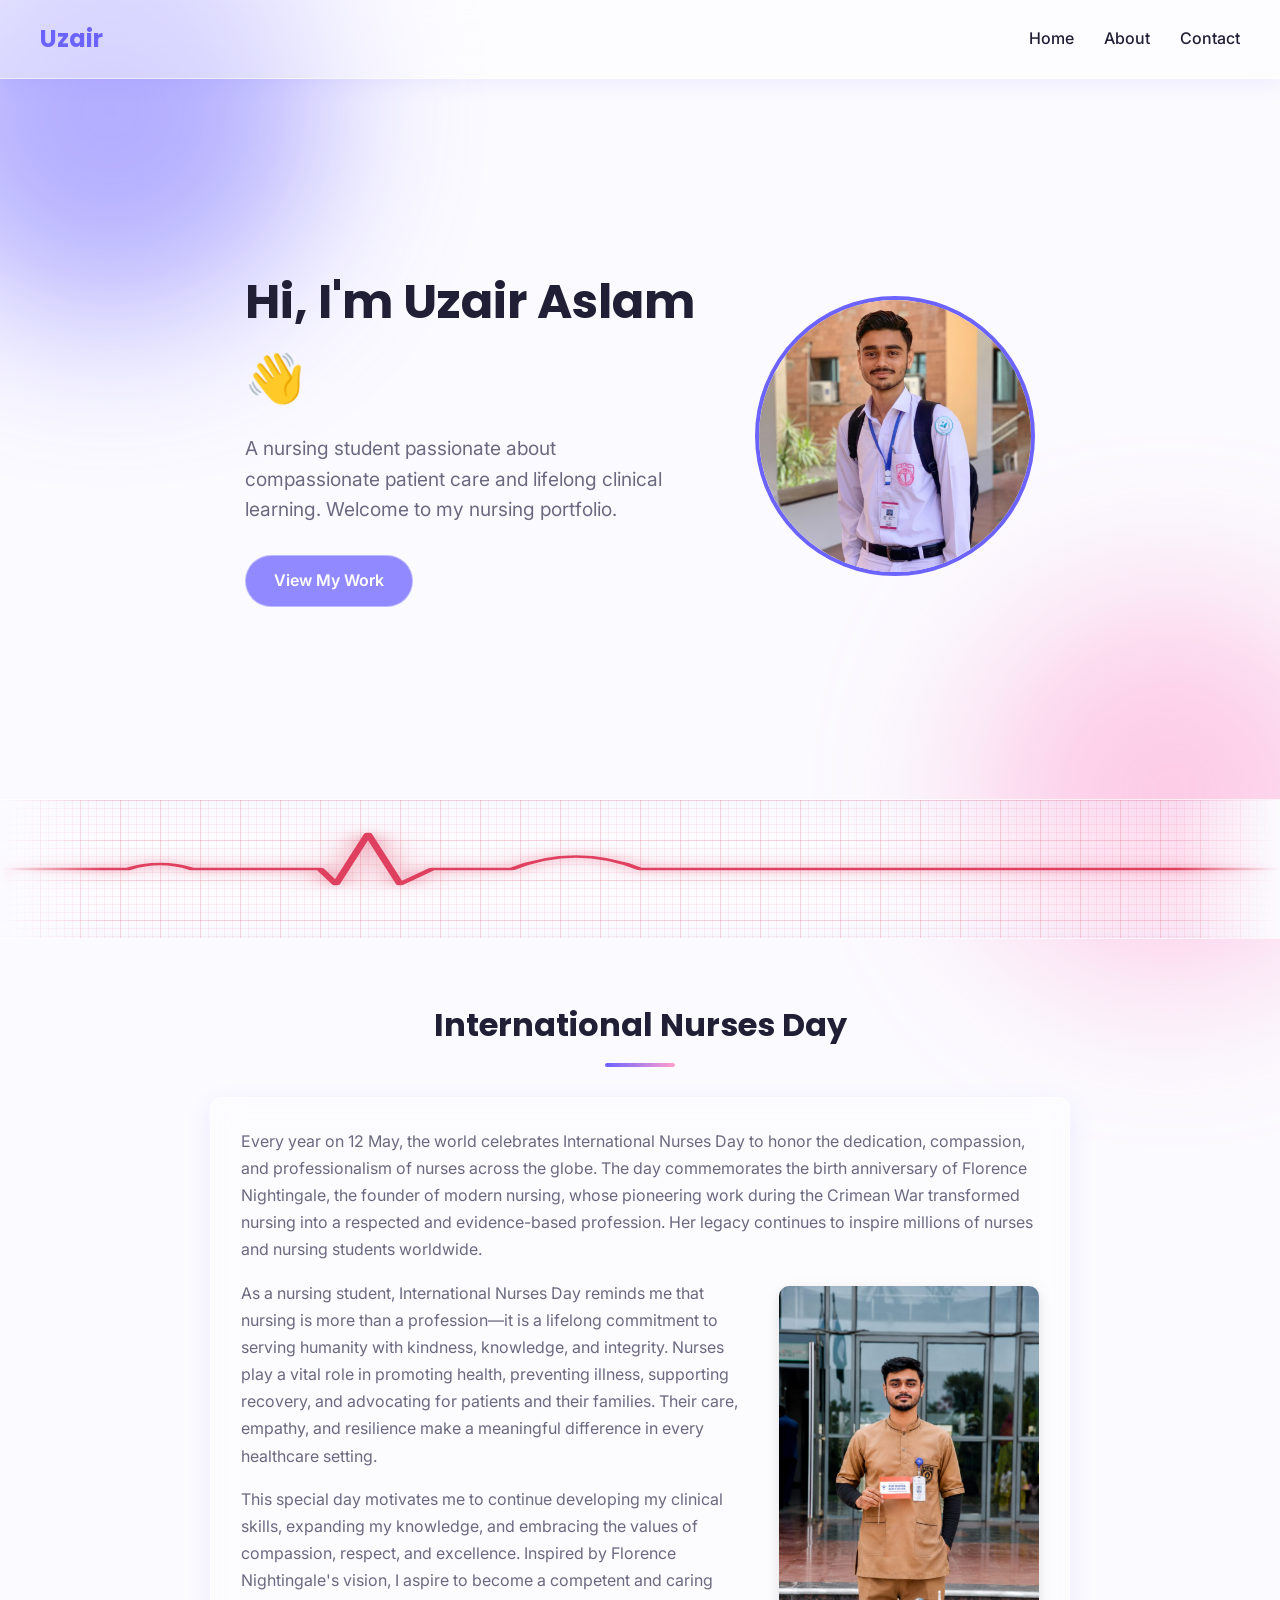
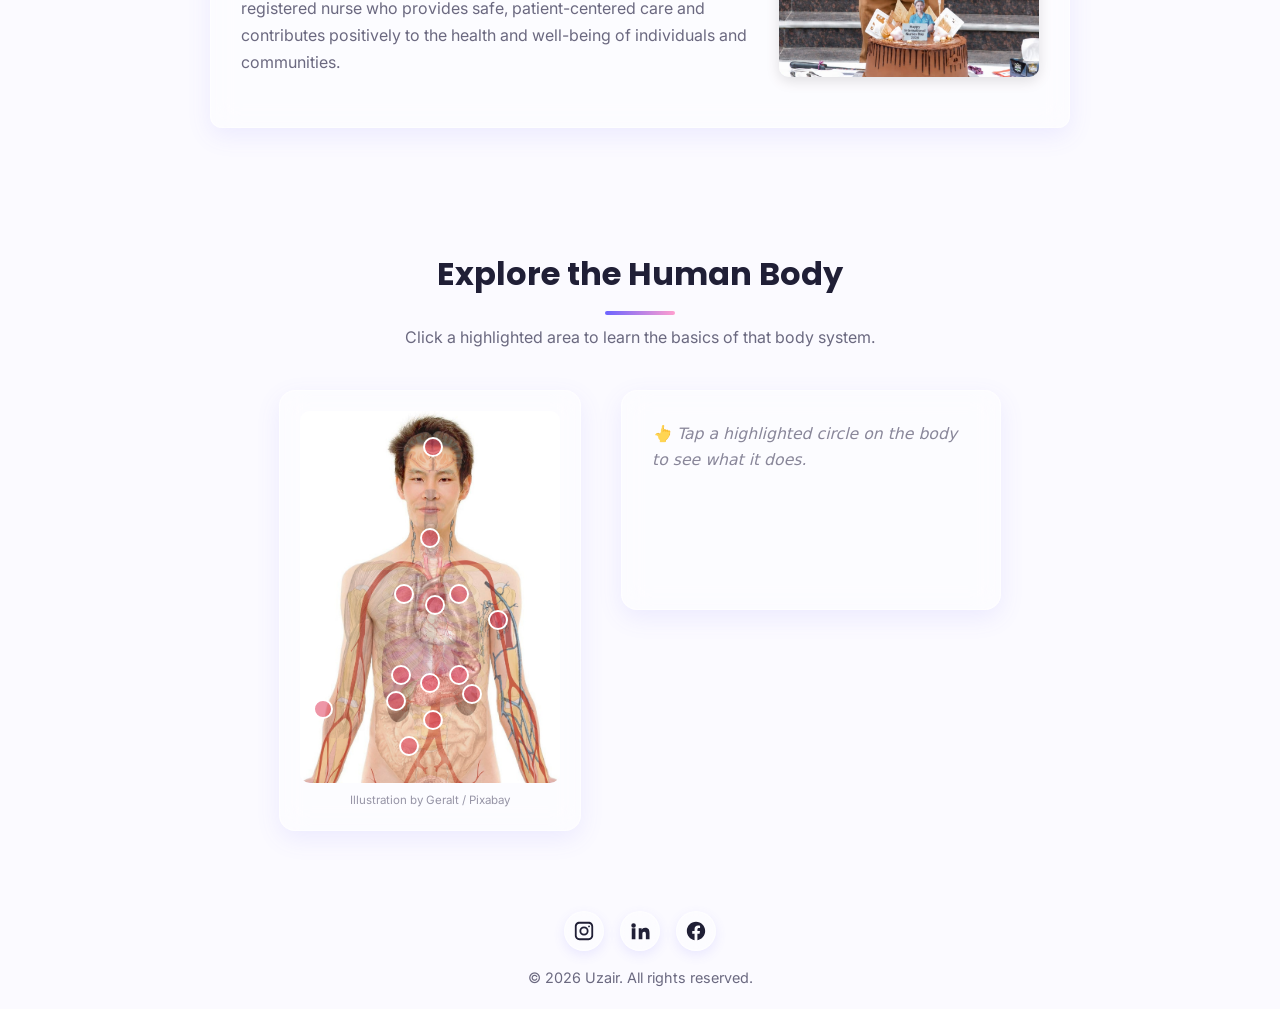
==== commit aa1a88f5: "Add files via upload" ====
--- a/index.html
+++ b/index.html
@@ -102,112 +102,25 @@
 
       <div class="body-diagram-wrap">
         <div class="body-svg-card">
-          <svg id="body-diagram" viewBox="0 0 240 560" xmlns="http://www.w3.org/2000/svg" role="img" aria-label="Interactive anatomical diagram of the human body">
+          <div class="body-photo-wrap">
+            <img src="assets/anatomy-diagram.jpg" alt="Anatomical illustration of the human body with organs visible" class="body-photo">
 
-  <!-- ===== BODY SILHOUETTE ===== -->
-  <ellipse class="body-outline" cx="120" cy="44" rx="30" ry="34"/>
-  <rect class="body-outline" x="107" y="76" width="26" height="20" rx="4"/>
-  <path class="body-outline" d="M78,96 Q120,86 162,96 L172,235 Q120,252 68,235 Z"/>
-  <path class="body-outline" d="M78,100 Q52,112 44,195 Q42,235 50,268 L66,263 Q60,215 64,190 Q68,145 84,112 Z"/>
-  <path class="body-outline" d="M162,100 Q188,112 196,195 Q198,235 190,268 L174,263 Q180,215 176,190 Q172,145 156,112 Z"/>
-  <path class="body-outline" d="M74,240 Q68,335 62,425 Q60,468 66,505 L92,505 Q90,462 94,425 Q98,335 104,242 Z"/>
-  <path class="body-outline" d="M166,240 Q172,335 178,425 Q180,468 174,505 L148,505 Q150,462 146,425 Q142,335 136,242 Z"/>
-
-  <!-- ===== BRAIN (inside head) ===== -->
-  <g class="hotspot pulse" data-system="brain" tabindex="0" role="button" aria-label="Brain and nervous system">
-    <path d="M97,22 C100,14 112,10 120,12 C128,9 140,13 143,21 C150,23 152,33 148,39 C151,46 146,54 138,55 C136,60 128,62 122,59 C116,63 107,61 105,55 C97,55 92,47 95,40 C90,34 91,25 97,22 Z"
-          fill="#c9a3ff" stroke="#8b6cf0" stroke-width="1.5" fill-opacity="0.85"/>
-    <!-- gyri texture lines -->
-    <path d="M102,24 Q108,20 114,24 M118,20 Q125,17 131,21 M100,34 Q108,30 116,34 M122,32 Q130,29 138,33 M104,44 Q112,41 120,45 M124,43 Q133,40 141,44"
-          stroke="#8b6cf0" stroke-width="1" fill="none" opacity="0.6"/>
-  </g>
-
-  <!-- ===== LUNGS (pair, lobed) ===== -->
-  <g class="hotspot pulse" data-system="lungs" tabindex="0" role="button" aria-label="Lungs and respiratory system">
-    <path d="M96,108 C82,108 72,120 70,140 C68,160 72,178 82,186 C90,192 98,186 99,175 L100,120 C100,112 99,108 96,108 Z"
-          fill="#f2a8c4" stroke="#e0688f" stroke-width="1.5" fill-opacity="0.85"/>
-    <path d="M144,108 C158,108 168,120 170,140 C172,160 168,178 158,186 C150,192 142,186 141,175 L140,120 C140,112 141,108 144,108 Z"
-          fill="#f2a8c4" stroke="#e0688f" stroke-width="1.5" fill-opacity="0.85"/>
-  </g>
-
-  <!-- ===== HEART (between lungs) ===== -->
-  <g class="hotspot pulse" data-system="heart" tabindex="0" role="button" aria-label="Heart and circulatory system">
-    <path d="M120,130 C120,122 113,116 106,117 C99,118 95,125 97,133 C99,143 110,153 120,161 C130,153 141,143 143,133 C145,125 141,118 134,117 C127,116 120,122 120,130 Z"
-          fill="#e0405f" stroke="#b32c46" stroke-width="1.5" fill-opacity="0.9"/>
-  </g>
-
-  <!-- ===== LIVER ===== -->
-  <g class="hotspot pulse" data-system="liver" tabindex="0" role="button" aria-label="Liver">
-    <path d="M138,182 C155,180 168,186 170,196 C172,205 164,212 150,213 C138,214 128,210 127,201 C126,192 130,184 138,182 Z"
-          fill="#9c4a3c" stroke="#7a3529" stroke-width="1.5" fill-opacity="0.88"/>
-  </g>
-
-  <!-- ===== STOMACH ===== -->
-  <g class="hotspot pulse" data-system="stomach" tabindex="0" role="button" aria-label="Stomach and digestive system">
-    <path d="M108,188 C118,186 126,192 126,201 C126,210 120,218 111,219 C103,220 96,215 96,207 C96,198 100,190 108,188 Z"
-          fill="#e8a15c" stroke="#c07d3a" stroke-width="1.5" fill-opacity="0.88"/>
-  </g>
-
-  <!-- ===== PANCREAS ===== -->
-  <g class="hotspot pulse" data-system="pancreas" tabindex="0" role="button" aria-label="Pancreas">
-    <path d="M112,221 C120,219 132,220 138,224 C140,226 138,229 133,229 C124,229 115,228 111,226 C109,224 110,222 112,221 Z"
-          fill="#e8d15c" stroke="#c0a83a" stroke-width="1.5" fill-opacity="0.88"/>
-  </g>
-
-  <!-- ===== INTESTINES (coiled) ===== -->
-  <g class="hotspot pulse" data-system="intestines" tabindex="0" role="button" aria-label="Intestines and lower digestive tract">
-    <path d="M95,232 Q120,224 145,232 Q150,240 140,244 Q120,238 100,244 Q90,240 95,232 Z
-             M98,246 Q120,240 142,246 Q147,253 137,257 Q120,252 103,257 Q93,253 98,246 Z
-             M101,259 Q120,254 139,259 Q144,265 135,268 Q120,264 105,268 Q96,265 101,259 Z"
-          fill="#d99a6c" stroke="#a86f43" stroke-width="1.3" fill-opacity="0.85"/>
-  </g>
-
-  <!-- ===== KIDNEYS (pair, bean-shaped) ===== -->
-  <g class="hotspot pulse" data-system="kidneys" tabindex="0" role="button" aria-label="Kidneys and urinary system">
-    <path d="M82,200 C76,200 71,206 72,214 C73,222 79,227 85,225 C91,223 93,215 91,208 C90,203 86,200 82,200 Z"
-          fill="#7a2e3a" stroke="#5c1f28" stroke-width="1.5" fill-opacity="0.88"/>
-    <path d="M158,200 C164,200 169,206 168,214 C167,222 161,227 155,225 C149,223 147,215 149,208 C150,203 154,200 158,200 Z"
-          fill="#7a2e3a" stroke="#5c1f28" stroke-width="1.5" fill-opacity="0.88"/>
-  </g>
-
-  <!-- ===== BLADDER ===== -->
-  <g class="hotspot pulse" data-system="bladder" tabindex="0" role="button" aria-label="Bladder and urinary storage">
-    <path d="M110,272 C120,270 130,272 132,280 C134,288 126,294 120,294 C114,294 106,288 108,280 C108,276 109,273 110,272 Z"
-          fill="#e8c95c" stroke="#c0a13a" stroke-width="1.5" fill-opacity="0.85"/>
-  </g>
-
-  <!-- ===== SPINE (center line of vertebrae) ===== -->
-  <g class="hotspot pulse" data-system="spine" tabindex="0" role="button" aria-label="Spine and skeletal support">
-    <rect x="117" y="98" width="6" height="8" rx="2" fill="#e8e4f5" stroke="#8b6cf0" stroke-width="1"/>
-    <rect x="117" y="110" width="6" height="8" rx="2" fill="#e8e4f5" stroke="#8b6cf0" stroke-width="1"/>
-    <rect x="117" y="122" width="6" height="8" rx="2" fill="#e8e4f5" stroke="#8b6cf0" stroke-width="1"/>
-    <rect x="117" y="134" width="6" height="8" rx="2" fill="#e8e4f5" stroke="#8b6cf0" stroke-width="1"/>
-    <rect x="117" y="146" width="6" height="8" rx="2" fill="#e8e4f5" stroke="#8b6cf0" stroke-width="1"/>
-    <rect x="117" y="158" width="6" height="8" rx="2" fill="#e8e4f5" stroke="#8b6cf0" stroke-width="1"/>
-    <rect x="117" y="170" width="6" height="8" rx="2" fill="#e8e4f5" stroke="#8b6cf0" stroke-width="1"/>
-    <rect x="117" y="182" width="6" height="8" rx="2" fill="#e8e4f5" stroke="#8b6cf0" stroke-width="1"/>
-  </g>
-
-  <!-- ===== MUSCLES (bicep highlight) ===== -->
-  <g class="hotspot pulse" data-system="muscles" tabindex="0" role="button" aria-label="Muscles and mobility">
-    <path d="M50,150 C46,158 45,168 48,178 C50,184 58,184 60,177 C62,168 61,158 57,150 C55,146 52,146 50,150 Z"
-          fill="#d1495b" stroke="#a8324a" stroke-width="1.3" fill-opacity="0.8"/>
-  </g>
-
-  <!-- ===== SKELETON (femur bone icon on thigh) ===== -->
-  <g class="hotspot pulse" data-system="skeleton" tabindex="0" role="button" aria-label="Bones and skeletal system">
-    <path d="M84,300 C80,298 76,300 76,304 C76,307 79,309 82,308 L88,395 C85,396 83,399 84,403 C85,407 90,408 93,405 L96,309 C99,309 101,306 100,303 C99,300 96,298 93,300 L84,300 Z"
-          fill="#f2efe4" stroke="#b8ad8f" stroke-width="1.3" fill-opacity="0.85"/>
-  </g>
-
-  <!-- ===== SKIN (patch on forearm, representing integumentary system) ===== -->
-  <g class="hotspot pulse" data-system="skin" tabindex="0" role="button" aria-label="Skin and integumentary system">
-    <rect x="176" y="220" width="16" height="16" rx="3" fill="#f0c9a0" stroke="#c99b68" stroke-width="1.3" fill-opacity="0.85"/>
-    <path d="M178,224 Q184,222 190,224 M178,228 Q184,226 190,228 M178,232 Q184,230 190,232"
-          stroke="#c99b68" stroke-width="0.8" fill="none" opacity="0.7"/>
-  </g>
-
-</svg>
+            <button class="hotspot pulse" style="left:51%; top:9.5%;" data-system="brain" aria-label="Brain and nervous system"></button>
+            <button class="hotspot pulse" style="left:50%; top:34%;" data-system="thyroid" aria-label="Thyroid gland"></button>
+            <button class="hotspot pulse" style="left:52%; top:52%;" data-system="heart" aria-label="Heart and circulatory system"></button>
+            <button class="hotspot pulse" style="left:40%; top:49%;" data-system="lungs" aria-label="Lungs and respiratory system"></button>
+            <button class="hotspot pulse" style="left:61%; top:49%;" data-system="lungs" aria-label="Lungs and respiratory system"></button>
+            <button class="hotspot pulse" style="left:76%; top:56%;" data-system="lymphatic" aria-label="Lymphatic system"></button>
+            <button class="hotspot pulse" style="left:39%; top:71%;" data-system="liver" aria-label="Liver"></button>
+            <button class="hotspot pulse" style="left:61%; top:71%;" data-system="stomach" aria-label="Stomach and digestive system"></button>
+            <button class="hotspot pulse" style="left:50%; top:73%;" data-system="pancreas" aria-label="Pancreas"></button>
+            <button class="hotspot pulse" style="left:37%; top:78%;" data-system="kidneys" aria-label="Kidneys and urinary system"></button>
+            <button class="hotspot pulse" style="left:66%; top:76%;" data-system="kidneys" aria-label="Kidneys and urinary system"></button>
+            <button class="hotspot pulse" style="left:51%; top:83%;" data-system="spine" aria-label="Spine and skeletal support"></button>
+            <button class="hotspot pulse" style="left:42%; top:90%;" data-system="intestines" aria-label="Intestines and digestive tract"></button>
+            <button class="hotspot pulse" style="left:9%; top:80%;" data-system="vessels" aria-label="Blood vessels"></button>
+          </div>
+          <p class="photo-credit">Illustration by Geralt / Pixabay</p>
         </div>
 
         <div class="body-info-panel">
--- a/body-diagram.css
+++ b/body-diagram.css
@@ -64,41 +64,71 @@
 }
 
 .body-outline {
-  fill: rgba(108, 99, 255, 0.08);
-  stroke: var(--color-accent);
-  stroke-width: 2;
+  fill: #f5d0aa;
+  stroke: #2b2b2b;
+  stroke-width: 2.5;
+  stroke-linejoin: round;
 }
 
-.hotspot {
-  cursor: pointer;
-  transition: transform 0.25s ease, filter 0.25s ease;
-  transform-origin: center;
-  transform-box: fill-box;
+/* Photo-based diagram wrapper */
+.body-photo-wrap {
+  position: relative;
+  width: 260px;
+  max-width: 100%;
 }
 
-.hotspot:hover,
-.hotspot:focus {
-  transform: scale(1.12);
-  filter: brightness(1.15) drop-shadow(0 0 6px rgba(108, 99, 255, 0.6));
+.body-photo {
+  width: 100%;
+  display: block;
+  border-radius: 10px;
+}
+
+.photo-credit {
+  text-align: center;
+  font-size: 0.72rem;
+  color: var(--color-muted);
+  opacity: 0.7;
+  margin-top: 8px;
+}
+
+/* Hotspots are now small round buttons positioned in % over the photo */
+button.hotspot {
+  position: absolute;
+  transform: translate(-50%, -50%);
+  width: 20px;
+  height: 20px;
+  border-radius: 50%;
+  background: rgba(224, 64, 95, 0.55);
+  border: 2px solid #ffffff;
+  padding: 0;
+  cursor: pointer;
+  transition: transform 0.25s ease, filter 0.25s ease, background 0.25s ease;
+}
+
+button.hotspot:hover,
+button.hotspot:focus {
+  transform: translate(-50%, -50%) scale(1.25);
+  filter: brightness(1.15) drop-shadow(0 0 6px rgba(108, 99, 255, 0.7));
   outline: none;
 }
 
-.hotspot.active {
-  filter: brightness(1.25) drop-shadow(0 0 10px rgba(255, 158, 207, 0.8));
+button.hotspot.active {
+  background: rgba(255, 158, 207, 0.9);
+  filter: drop-shadow(0 0 10px rgba(255, 158, 207, 0.8));
 }
 
 /* Gentle pulse so it's obvious the diagram is interactive */
 @keyframes hotspotPulse {
-  0%, 100% { filter: brightness(1); }
-  50% { filter: brightness(1.2); }
+  0%, 100% { box-shadow: 0 0 0 0 rgba(224, 64, 95, 0.5); }
+  50% { box-shadow: 0 0 0 6px rgba(224, 64, 95, 0); }
 }
 
-.hotspot.pulse {
-  animation: hotspotPulse 2.4s ease-in-out infinite;
+button.hotspot.pulse {
+  animation: hotspotPulse 2.2s ease-in-out infinite;
 }
 
-.hotspot:hover.pulse,
-.hotspot.active.pulse {
+button.hotspot:hover.pulse,
+button.hotspot.active.pulse {
   animation: none;
 }
 
